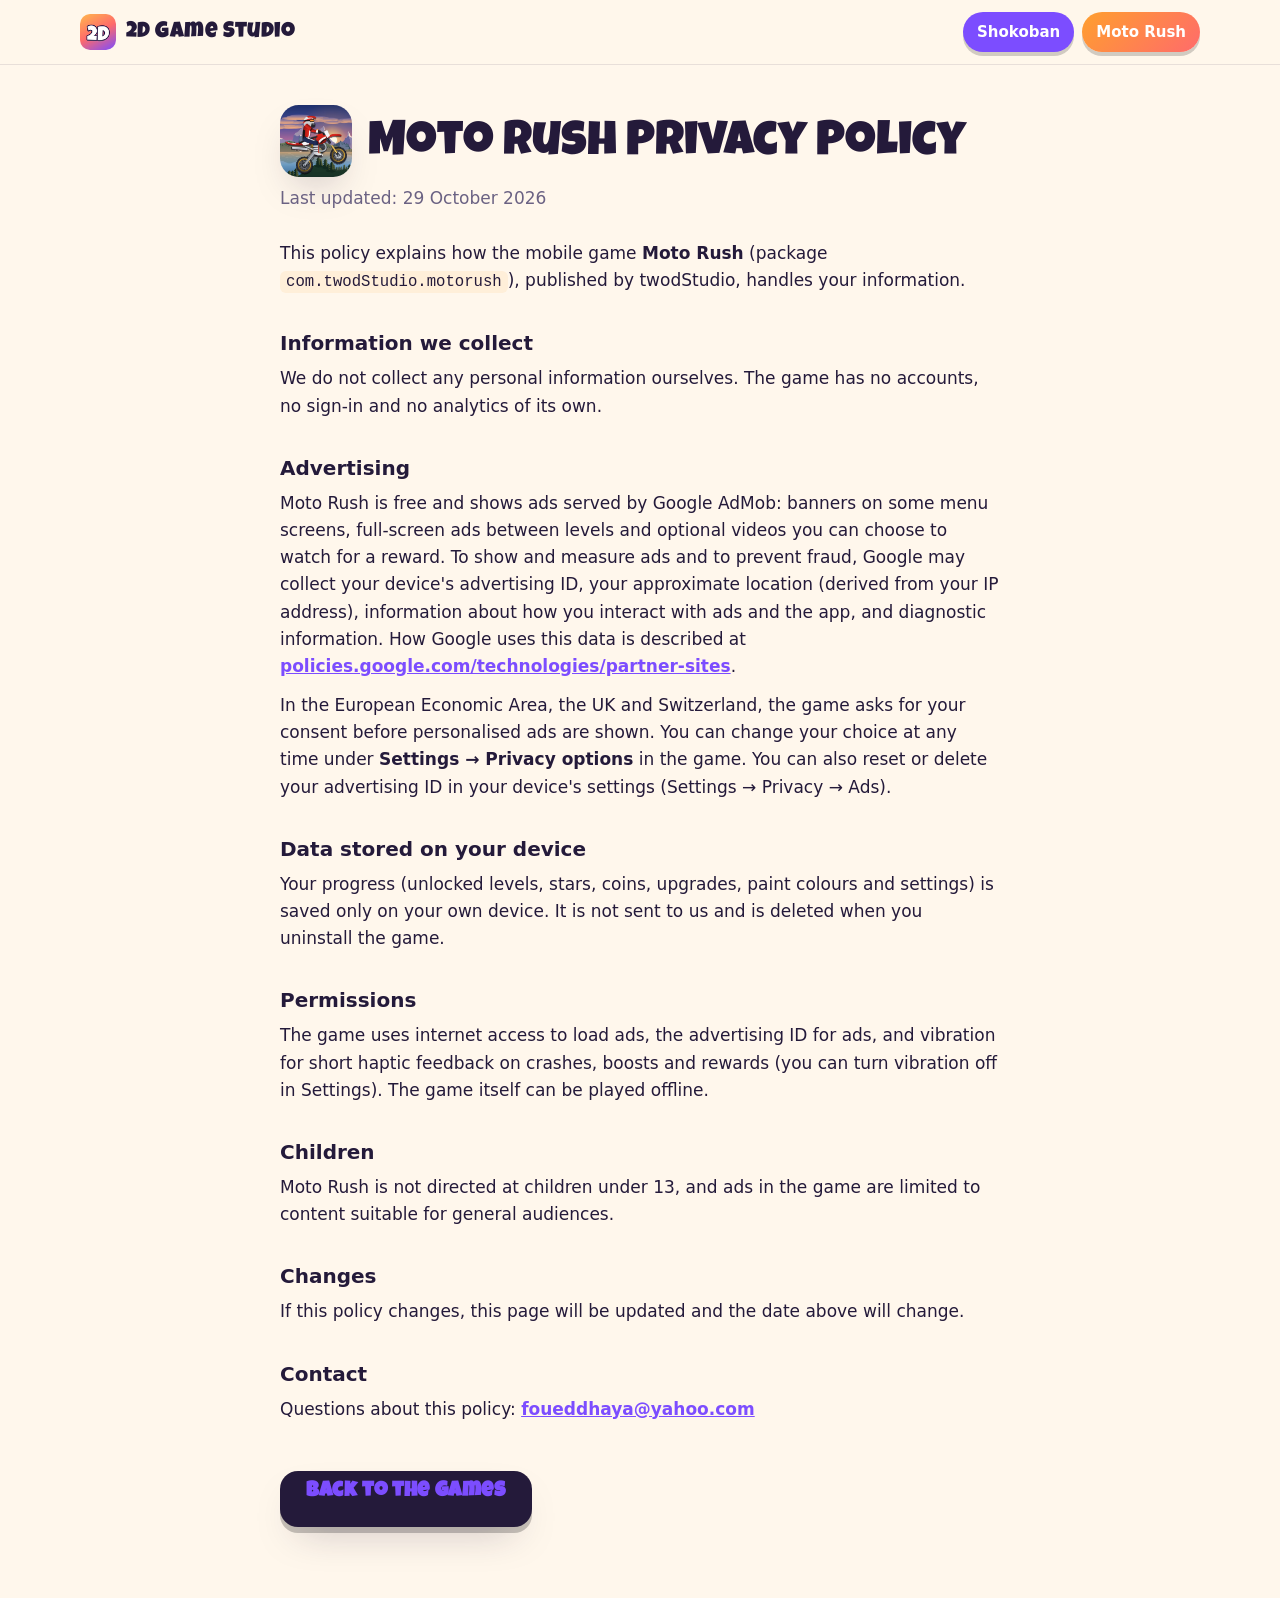
==== motorush/privacy.html @ 917de290 "Games website: Shokoban and Moto Rush Friendly landing page with a themed section per game (reel in " ====
<!doctype html>
<html lang="en">
<head>
  <meta charset="utf-8">
  <meta name="viewport" content="width=device-width, initial-scale=1">
  <title>Moto Rush Privacy Policy</title>
  <meta name="description" content="How the mobile game Moto Rush handles your information.">
  <link rel="icon" type="image/png" href="../assets/favicon.png">
  <link rel="stylesheet" href="../styles.css">
  <style>
    .doc { max-width: 760px; margin: 0 auto; padding: 40px 20px 72px; }
    .doc__head { display: flex; align-items: center; gap: 16px; margin-bottom: 8px; }
    .doc__head img { width: 72px; height: 72px; border-radius: 26%; box-shadow: var(--shadow); }
    .doc h1 { font-family: var(--display); font-weight: 400; font-size: clamp(34px, 6vw, 48px); line-height: 1; margin: 0; padding-top: 6px; }
    .doc .date { color: var(--muted); margin: 6px 0 28px; }
    .doc h2 { font-size: 20px; margin: 32px 0 6px; }
    .doc p { margin: 0 0 12px; }
    .doc a { color: var(--violet); font-weight: 700; }
    .doc code { font-size: .92em; background: var(--bg-2); padding: 2px 6px; border-radius: 6px; }
    .doc__back { display: inline-block; margin-top: 36px; }
  </style>
</head>
<body>
  <header class="nav">
    <div class="nav__inner">
      <a class="brand" href="../" aria-label="2D Game Studio home">
        <img src="../assets/favicon.png" alt="" width="36" height="36">
        <span>2D Game Studio</span>
      </a>
      <nav aria-label="Games">
        <a href="../#shokoban" class="pill pill--violet">Shokoban</a>
        <a href="../#motorush" class="pill pill--sun">Moto Rush</a>
      </nav>
    </div>
  </header>

  <main class="doc">
    <div class="doc__head">
      <img src="../assets/motorush/icon.webp" alt="" width="72" height="72">
      <h1>Moto Rush Privacy Policy</h1>
    </div>
    <p class="date">Last updated: 29 October 2026</p>

    <p>This policy explains how the mobile game <strong>Moto Rush</strong> (package
    <code>com.twodStudio.motorush</code>), published by twodStudio, handles your information.</p>

    <h2>Information we collect</h2>
    <p>We do not collect any personal information ourselves. The game has no accounts, no sign-in
    and no analytics of its own.</p>

    <h2>Advertising</h2>
    <p>Moto Rush is free and shows ads served by Google AdMob: banners on some menu screens,
    full-screen ads between levels and optional videos you can choose to watch for a reward.
    To show and measure ads and to prevent fraud, Google may collect your device's advertising ID,
    your approximate location (derived from your IP address), information about how you interact
    with ads and the app, and diagnostic information. How Google uses this data is described at
    <a href="https://policies.google.com/technologies/partner-sites">policies.google.com/technologies/partner-sites</a>.</p>
    <p>In the European Economic Area, the UK and Switzerland, the game asks for your consent before
    personalised ads are shown. You can change your choice at any time under
    <strong>Settings → Privacy options</strong> in the game. You can also reset or delete your
    advertising ID in your device's settings (Settings → Privacy → Ads).</p>

    <h2>Data stored on your device</h2>
    <p>Your progress (unlocked levels, stars, coins, upgrades, paint colours and settings) is saved
    only on your own device. It is not sent to us and is deleted when you uninstall the game.</p>

    <h2>Permissions</h2>
    <p>The game uses internet access to load ads, the advertising ID for ads, and vibration for
    short haptic feedback on crashes, boosts and rewards (you can turn vibration off in Settings).
    The game itself can be played offline.</p>

    <h2>Children</h2>
    <p>Moto Rush is not directed at children under 13, and ads in the game are limited to content
    suitable for general audiences.</p>

    <h2>Changes</h2>
    <p>If this policy changes, this page will be updated and the date above will change.</p>

    <h2>Contact</h2>
    <p>Questions about this policy: <a href="mailto:foueddhaya@yahoo.com">foueddhaya@yahoo.com</a></p>

    <a class="btn btn--ink doc__back" href="../">Back to the games</a>
  </main>
</body>
</html>
---- styles.css ----
/* 2D Game Studio: friendly landing page for Shokoban and Moto Rush.
   Display font: Luckiest Guy by Astigmatic (Apache License 2.0), self-hosted so the
   page makes no third-party requests. */

@font-face {
  font-family: "Luckiest Guy";
  src: url("assets/fonts/LuckiestGuy-Regular.ttf") format("truetype");
  font-display: swap;
}

:root {
  --bg: #FFF7EC;
  --bg-2: #FFEFD9;
  --card: #FFFFFF;
  --ink: #241A3A;
  --muted: #6B6283;
  --line: rgba(36, 26, 58, .1);
  --sun: #FFB84D;
  --coral: #FF6B6B;
  --violet: #7C4DFF;
  --violet-deep: #2A1A57;
  --sky: #3BA7FF;
  --mint: #2BD4A4;
  --shadow: 0 18px 40px -18px rgba(36, 26, 58, .35);
  --radius: 28px;
  --display: "Luckiest Guy", "Arial Rounded MT Bold", system-ui, sans-serif;
  --body: ui-rounded, "SF Pro Rounded", "Nunito", "Segoe UI", system-ui, -apple-system, sans-serif;
  color-scheme: light;
}

@media (prefers-color-scheme: dark) {
  :root {
    --bg: #16111F;
    --bg-2: #1E1730;
    --card: #231B38;
    --ink: #F6F1FF;
    --muted: #B3A9CC;
    --line: rgba(246, 241, 255, .12);
    --shadow: 0 18px 40px -18px rgba(0, 0, 0, .7);
    color-scheme: dark;
  }
}

*, *::before, *::after { box-sizing: border-box; }
html { scroll-behavior: smooth; scroll-padding-top: 76px; }
body {
  margin: 0;
  font: 17px/1.6 var(--body);
  color: var(--ink);
  background: var(--bg);
  -webkit-font-smoothing: antialiased;
  overflow-x: hidden;
}
img, video { display: block; max-width: 100%; }
a { color: inherit; }
b { font-weight: 800; }

.skip {
  position: absolute; left: 12px; top: -60px; z-index: 100;
  background: var(--ink); color: var(--bg); padding: 10px 16px; border-radius: 12px;
  text-decoration: none; font-weight: 700;
}
.skip:focus { top: 12px; }
:focus-visible { outline: 3px solid var(--violet); outline-offset: 3px; border-radius: 10px; }

.display {
  font-family: var(--display);
  font-weight: 400;
  letter-spacing: .01em;
  line-height: .95;
  margin: 0;
}

/* ---------------------------------------------------------------- nav -- */
.nav {
  position: sticky; top: 0; z-index: 50;
  background: color-mix(in srgb, var(--bg) 82%, transparent);
  backdrop-filter: saturate(1.4) blur(14px);
  -webkit-backdrop-filter: saturate(1.4) blur(14px);
  border-bottom: 1px solid var(--line);
}
.nav__inner {
  max-width: 1160px; margin: 0 auto; padding: 12px 20px;
  display: flex; align-items: center; justify-content: space-between; gap: 12px;
}
.brand {
  display: inline-flex; align-items: center; gap: 10px; text-decoration: none;
  font-family: var(--display); font-size: 22px; letter-spacing: .02em; padding-top: 3px;
}
.brand img { border-radius: 10px; margin-top: -3px; }
.nav nav { display: flex; gap: 8px; }
.pill {
  text-decoration: none; font-weight: 800; font-size: 15px;
  padding: 8px 14px; border-radius: 999px; color: #fff;
  transition: transform .15s ease, box-shadow .15s ease;
  box-shadow: 0 4px 0 rgba(0, 0, 0, .18);
}
.pill:hover { transform: translateY(-2px); }
.pill--violet { background: var(--violet); }
.pill--sun { background: linear-gradient(135deg, #FF9F2E, var(--coral)); }

/* ---------------------------------------------------------------- hero -- */
.hero {
  position: relative; isolation: isolate;
  padding: clamp(64px, 11vw, 132px) 20px clamp(110px, 13vw, 150px);
  text-align: center; overflow: hidden;
  background:
    radial-gradient(60% 55% at 15% 10%, rgba(255, 184, 77, .45), transparent 70%),
    radial-gradient(50% 50% at 90% 20%, rgba(124, 77, 255, .28), transparent 70%),
    radial-gradient(60% 60% at 60% 100%, rgba(59, 167, 255, .25), transparent 70%),
    var(--bg);
}
.hero__copy { position: relative; max-width: 980px; margin: 0 auto; }
.eyebrow {
  display: inline-block; margin: 0 0 18px; padding: 6px 14px; border-radius: 999px;
  background: var(--card); box-shadow: var(--shadow); font-weight: 800; font-size: 14px;
  color: var(--muted); letter-spacing: .02em;
}
.hero .display { font-size: clamp(54px, 9.6vw, 118px); display: flex; flex-direction: column; gap: .08em; }
.grad {
  background: linear-gradient(100deg, #FF9F2E 0%, var(--coral) 45%, var(--violet) 100%);
  -webkit-background-clip: text; background-clip: text; color: transparent;
  padding: .06em .04em 0; /* keep the font's overhangs inside the clip */
}
.lead { font-size: clamp(18px, 2.2vw, 21px); color: var(--muted); max-width: 560px; margin: 22px auto 30px; }
.hero__cta, .hello__cta { display: flex; gap: 14px; justify-content: center; flex-wrap: wrap; }

.btn {
  display: inline-flex; align-items: center; justify-content: center; gap: 8px;
  min-height: 56px; padding: 0 26px; border-radius: 18px;
  font-family: var(--display); font-size: 21px; letter-spacing: .03em; padding-top: 4px;
  text-decoration: none; color: #fff; border: 0; cursor: pointer;
  box-shadow: 0 6px 0 rgba(0, 0, 0, .22), var(--shadow);
  transition: transform .15s ease, box-shadow .15s ease;
}
.btn:hover { transform: translateY(-3px); }
.btn:active { transform: translateY(3px); box-shadow: 0 2px 0 rgba(0, 0, 0, .22); }
.btn--violet { background: linear-gradient(180deg, #9673FF, var(--violet)); }
.btn--sun { background: linear-gradient(180deg, #FFC15E, #FF8A3D); }
.btn--ink { background: var(--ink); color: var(--bg); }
.btn--ghost { background: transparent; color: var(--ink); box-shadow: inset 0 0 0 3px var(--ink); }
.btn--ghost:active { box-shadow: inset 0 0 0 3px var(--ink); }

.perks {
  list-style: none; padding: 0; margin: 28px 0 0;
  display: flex; gap: 10px 22px; justify-content: center; flex-wrap: wrap;
  font-weight: 800; color: var(--muted);
}
.perks span { margin-right: 4px; }

.hero__float {
  position: absolute; z-index: -1; width: clamp(84px, 11vw, 132px);
  border-radius: 28%; overflow: hidden; box-shadow: var(--shadow);
  animation: bob 6s ease-in-out infinite;
}
.hero__float img { width: 100%; height: auto; }
.hero__float--a { left: max(3vw, 12px); top: 22%; rotate: -10deg; }
.hero__float--b { right: max(3vw, 12px); top: 52%; rotate: 9deg; animation-delay: -3s; }
.hero__dot { position: absolute; z-index: -1; border-radius: 50%; animation: bob 7s ease-in-out infinite; }
.hero__dot--1 { width: 22px; height: 22px; background: var(--mint); left: 22%; top: 12%; }
.hero__dot--2 { width: 14px; height: 14px; background: var(--coral); right: 20%; top: 18%; animation-delay: -2s; }
.hero__dot--3 { width: 30px; height: 30px; background: var(--sun); left: 12%; bottom: 22%; animation-delay: -4s; border-radius: 9px; rotate: 18deg; }
@keyframes bob { 50% { translate: 0 -16px; } }
.hero__wave { position: absolute; left: 0; right: 0; bottom: -1px; width: 100%; height: 70px; fill: var(--violet-deep); }

/* --------------------------------------------------------------- games -- */
.game { position: relative; padding: clamp(56px, 8vw, 96px) 0 clamp(64px, 8vw, 104px); overflow: hidden; }
.game__inner {
  max-width: 1160px; margin: 0 auto; padding: 0 20px;
  display: grid; grid-template-columns: auto 1fr; gap: clamp(32px, 6vw, 84px); align-items: center;
}
.game__inner--flip { grid-template-columns: 1fr auto; }
.game__inner--flip .phone { order: 2; }

.game--shokoban {
  color: #F4EEFF;
  background:
    radial-gradient(45% 50% at 85% 15%, rgba(255, 184, 77, .22), transparent 70%),
    url("data:image/svg+xml,%3Csvg xmlns='http://www.w3.org/2000/svg' width='72' height='72'%3E%3Crect x='10' y='10' width='52' height='52' rx='14' fill='none' stroke='%23ffffff' stroke-opacity='.06' stroke-width='3'/%3E%3C/svg%3E"),
    linear-gradient(180deg, var(--violet-deep), #3A2479 60%, #2A1A57);
}
.game--motorush {
  color: #1D2240;
  background:
    url("data:image/svg+xml,%3Csvg xmlns='http://www.w3.org/2000/svg' viewBox='0 0 1440 220' preserveAspectRatio='none'%3E%3Cpath d='M0 220 L0 140 L160 60 L300 150 L470 40 L640 160 L820 70 L1000 170 L1180 50 L1320 130 L1440 90 L1440 220 Z' fill='%23ffffff' fill-opacity='.28'/%3E%3Cpath d='M0 220 L0 180 L220 110 L420 190 L640 120 L860 200 L1080 130 L1300 190 L1440 150 L1440 220 Z' fill='%23ffffff' fill-opacity='.35'/%3E%3C/svg%3E") bottom / 100% 220px no-repeat,
    linear-gradient(180deg, #5FC8FF 0%, #9EDCFF 45%, #FFD9A0 85%, #FFC27A 100%);
}
/* wavy hand-off into the next section */
.game::after {
  content: ""; position: absolute; left: 0; right: 0; bottom: -1px; height: 64px; pointer-events: none;
  -webkit-mask: url("data:image/svg+xml,%3Csvg xmlns='http://www.w3.org/2000/svg' viewBox='0 0 1440 64' preserveAspectRatio='none'%3E%3Cpath d='M0 34 C 240 70 480 0 720 28 C 960 56 1200 10 1440 34 L1440 64 L0 64 Z'/%3E%3C/svg%3E") bottom / 100% 100% no-repeat;
  mask: url("data:image/svg+xml,%3Csvg xmlns='http://www.w3.org/2000/svg' viewBox='0 0 1440 64' preserveAspectRatio='none'%3E%3Cpath d='M0 34 C 240 70 480 0 720 28 C 960 56 1200 10 1440 34 L1440 64 L0 64 Z'/%3E%3C/svg%3E") bottom / 100% 100% no-repeat;
}
.game--shokoban::after { background: #5FC8FF; }
.game--motorush::after { background: var(--bg); }

.game--motorush::before { /* the sun */
  content: ""; position: absolute; right: 8%; top: 9%; width: 150px; height: 150px; border-radius: 50%;
  background: radial-gradient(circle, #FFF6C9 0 45%, rgba(255, 230, 140, .6) 46%, transparent 70%);
  filter: blur(1px); pointer-events: none;
}

.game__head { display: flex; align-items: center; gap: 18px; margin-bottom: 18px; }
.game__icon { width: 96px; height: 96px; border-radius: 26%; flex: none; box-shadow: 0 12px 28px -10px rgba(0, 0, 0, .55); }
.game__logo { margin: 0; flex: 1; min-width: 0; }
.game__logo img { width: 100%; max-width: 440px; height: auto; filter: drop-shadow(0 6px 10px rgba(0, 0, 0, .25)); }

.chips { list-style: none; display: flex; flex-wrap: wrap; gap: 8px; padding: 0; margin: 0 0 18px; }
.chips li { padding: 5px 13px; border-radius: 999px; font-weight: 800; font-size: 14px; }
.game--shokoban .chips li { background: rgba(255, 255, 255, .1); box-shadow: inset 0 0 0 2px rgba(255, 255, 255, .16); }
.game--motorush .chips li { background: rgba(255, 255, 255, .55); box-shadow: inset 0 0 0 2px rgba(255, 255, 255, .8); }

.game__pitch { font-size: 18.5px; margin: 0 0 22px; max-width: 560px; }
.game--shokoban .game__pitch { color: #DCD2F7; }
.game--motorush .game__pitch { color: #2E3560; }

.features { list-style: none; padding: 0; margin: 0 0 28px; display: grid; gap: 12px; }
.features li { display: flex; align-items: center; gap: 14px; font-size: 17px; }
.features__ico {
  flex: none; width: 44px; height: 44px; border-radius: 14px;
  display: grid; place-items: center; font-size: 22px;
}
.game--shokoban .features__ico { background: rgba(255, 184, 77, .16); box-shadow: inset 0 0 0 2px rgba(255, 184, 77, .3); }
.game--motorush .features__ico { background: rgba(255, 255, 255, .7); box-shadow: 0 4px 10px -4px rgba(29, 34, 64, .3); }

.badge { display: inline-block; border-radius: 12px; transition: transform .15s ease; }
.badge:hover { transform: translateY(-3px) scale(1.02); }
.badge img { width: 220px; height: auto; filter: drop-shadow(0 10px 18px rgba(0, 0, 0, .3)); }

/* --------------------------------------------------------------- phone -- */
.phone {
  position: relative; width: clamp(230px, 26vw, 300px); aspect-ratio: 9 / 19.2;
  padding: 12px; border-radius: 46px;
  background: linear-gradient(145deg, #3B3550, #15121F);
  box-shadow: 0 0 0 2px rgba(255, 255, 255, .08) inset, 0 40px 70px -28px rgba(0, 0, 0, .7);
  rotate: -3deg;
}
.game__inner--flip .phone { rotate: 3deg; }
.phone__screen { position: relative; height: 100%; border-radius: 35px; overflow: hidden; background: #000; }
.phone__screen::before { /* camera pill */
  content: ""; position: absolute; z-index: 2; top: 10px; left: 50%; translate: -50% 0;
  width: 32%; height: 22px; border-radius: 999px; background: #0B0A10;
}
.phone video { width: 100%; height: 100%; object-fit: cover; }
.sound {
  position: absolute; left: 50%; bottom: -22px; translate: -50% 0;
  display: inline-flex; align-items: center; gap: 8px; white-space: nowrap;
  padding: 10px 16px; border: 0; border-radius: 999px; cursor: pointer;
  background: var(--card); color: var(--ink); font: 800 15px var(--body);
  box-shadow: 0 5px 0 rgba(0, 0, 0, .2), var(--shadow);
  transition: transform .15s ease;
}
.sound:hover { transform: translateY(-2px); }
.sound[aria-pressed="true"] { background: var(--mint); color: #0E2B23; }

/* ------------------------------------------------------------- gallery -- */
.gallery { margin-top: clamp(48px, 6vw, 72px); }
.gallery__track {
  list-style: none; margin: 0; padding: 6px max(20px, calc((100vw - 1120px) / 2)) 22px;
  display: flex; gap: 18px; overflow-x: auto; scroll-snap-type: x mandatory;
  scroll-padding: 0 max(20px, calc((100vw - 1120px) / 2));
  scrollbar-width: thin;
}
.gallery__track li { flex: none; scroll-snap-align: start; }
.shot {
  display: block; padding: 0; border: 0; cursor: zoom-in; background: none;
  width: clamp(270px, 34vw, 430px); border-radius: 20px; overflow: hidden;
  box-shadow: 0 16px 32px -14px rgba(0, 0, 0, .55);
  transition: transform .2s ease;
}
.shot:hover { transform: translateY(-4px) rotate(-.6deg); }
.shot img { width: 100%; height: auto; aspect-ratio: 16 / 9; object-fit: cover; }
.game--shokoban .gallery__track { scrollbar-color: rgba(255, 255, 255, .3) transparent; }
.game--motorush .gallery__track { scrollbar-color: rgba(29, 34, 64, .35) transparent; }

/* --------------------------------------------------------------- hello -- */
.hello { padding: clamp(64px, 9vw, 110px) 20px; background: var(--bg); }
.hello__card {
  max-width: 760px; margin: 0 auto; text-align: center;
  padding: clamp(32px, 5vw, 56px) clamp(22px, 5vw, 56px);
  background: var(--card); border-radius: var(--radius); box-shadow: var(--shadow);
  border: 1px solid var(--line);
}
.hello__mark { width: 88px; height: 88px; margin: -84px auto 18px; border-radius: 26%; box-shadow: var(--shadow); rotate: -6deg; }
.display--sm { font-size: clamp(40px, 6vw, 60px); }
.hello p { color: var(--muted); font-size: 18px; max-width: 520px; margin: 14px auto 26px; }

/* ---------------------------------------------------------------- foot -- */
.foot { background: var(--bg-2); border-top: 1px solid var(--line); }
.foot__inner { max-width: 1160px; margin: 0 auto; padding: 34px 20px 44px; display: grid; gap: 16px; justify-items: center; text-align: center; }
.brand--foot { font-size: 19px; }
.foot__links { display: flex; flex-wrap: wrap; gap: 8px 22px; justify-content: center; font-weight: 700; }
.foot__links a { text-decoration: none; color: var(--muted); }
.foot__links a:hover { color: var(--ink); text-decoration: underline; }
.foot__small { margin: 0; font-size: 13.5px; color: var(--muted); }

/* ------------------------------------------------------------ lightbox -- */
.lightbox {
  border: 0; padding: 0; background: transparent; max-width: min(1200px, 94vw); width: 100%;
  overflow: visible;
}
.lightbox::backdrop { background: rgba(14, 10, 24, .82); backdrop-filter: blur(6px); }
.lightbox img { width: 100%; border-radius: 18px; box-shadow: 0 30px 80px -20px rgba(0, 0, 0, .8); }
.lightbox__close {
  position: absolute; top: -18px; right: -10px; z-index: 1; width: 44px; height: 44px;
  border-radius: 50%; border: 0; cursor: pointer; font-size: 18px; font-weight: 800;
  background: #fff; color: #241A3A; box-shadow: 0 6px 16px rgba(0, 0, 0, .4);
}

/* -------------------------------------------------------------- reveal -- */
[data-reveal] { opacity: 0; translate: 0 26px; transition: opacity .6s ease, translate .6s cubic-bezier(.2, .8, .2, 1); }
[data-reveal].is-in { opacity: 1; translate: 0 0; }
.no-js [data-reveal] { opacity: 1; translate: none; }

/* ------------------------------------------------------------- layouts -- */
@media (max-width: 860px) {
  .game__inner, .game__inner--flip { grid-template-columns: 1fr; justify-items: center; text-align: left; }
  .game__inner--flip .phone { order: 0; }
  .game__copy { width: 100%; max-width: 560px; }
  .phone { margin-bottom: 18px; }
  .game--motorush::before { width: 100px; height: 100px; top: 3%; }
}
@media (max-width: 520px) {
  body { font-size: 16px; }
  .brand span { display: none; }
  .nav nav .pill { font-size: 14px; padding: 7px 12px; }
  /* no room beside the headline: the two icons sit above it as a pair */
  .hero { padding-top: 40px; }
  .hero__float { position: relative; inset: auto; display: inline-block; width: 78px; margin: 0 8px 20px; }
  .hero__dot--1 { top: 6%; left: 10%; }
  .hero__dot--2 { top: 9%; right: 10%; }
  .game__head { gap: 14px; }
  .game__icon { width: 72px; height: 72px; }
  .btn { font-size: 19px; min-height: 52px; padding: 0 20px; padding-top: 4px; }
  .lightbox__close { top: -54px; right: 0; }
}

@media (prefers-reduced-motion: reduce) {
  html { scroll-behavior: auto; }
  *, *::before, *::after { animation: none !important; transition: none !important; }
  [data-reveal] { opacity: 1; translate: none; }
}
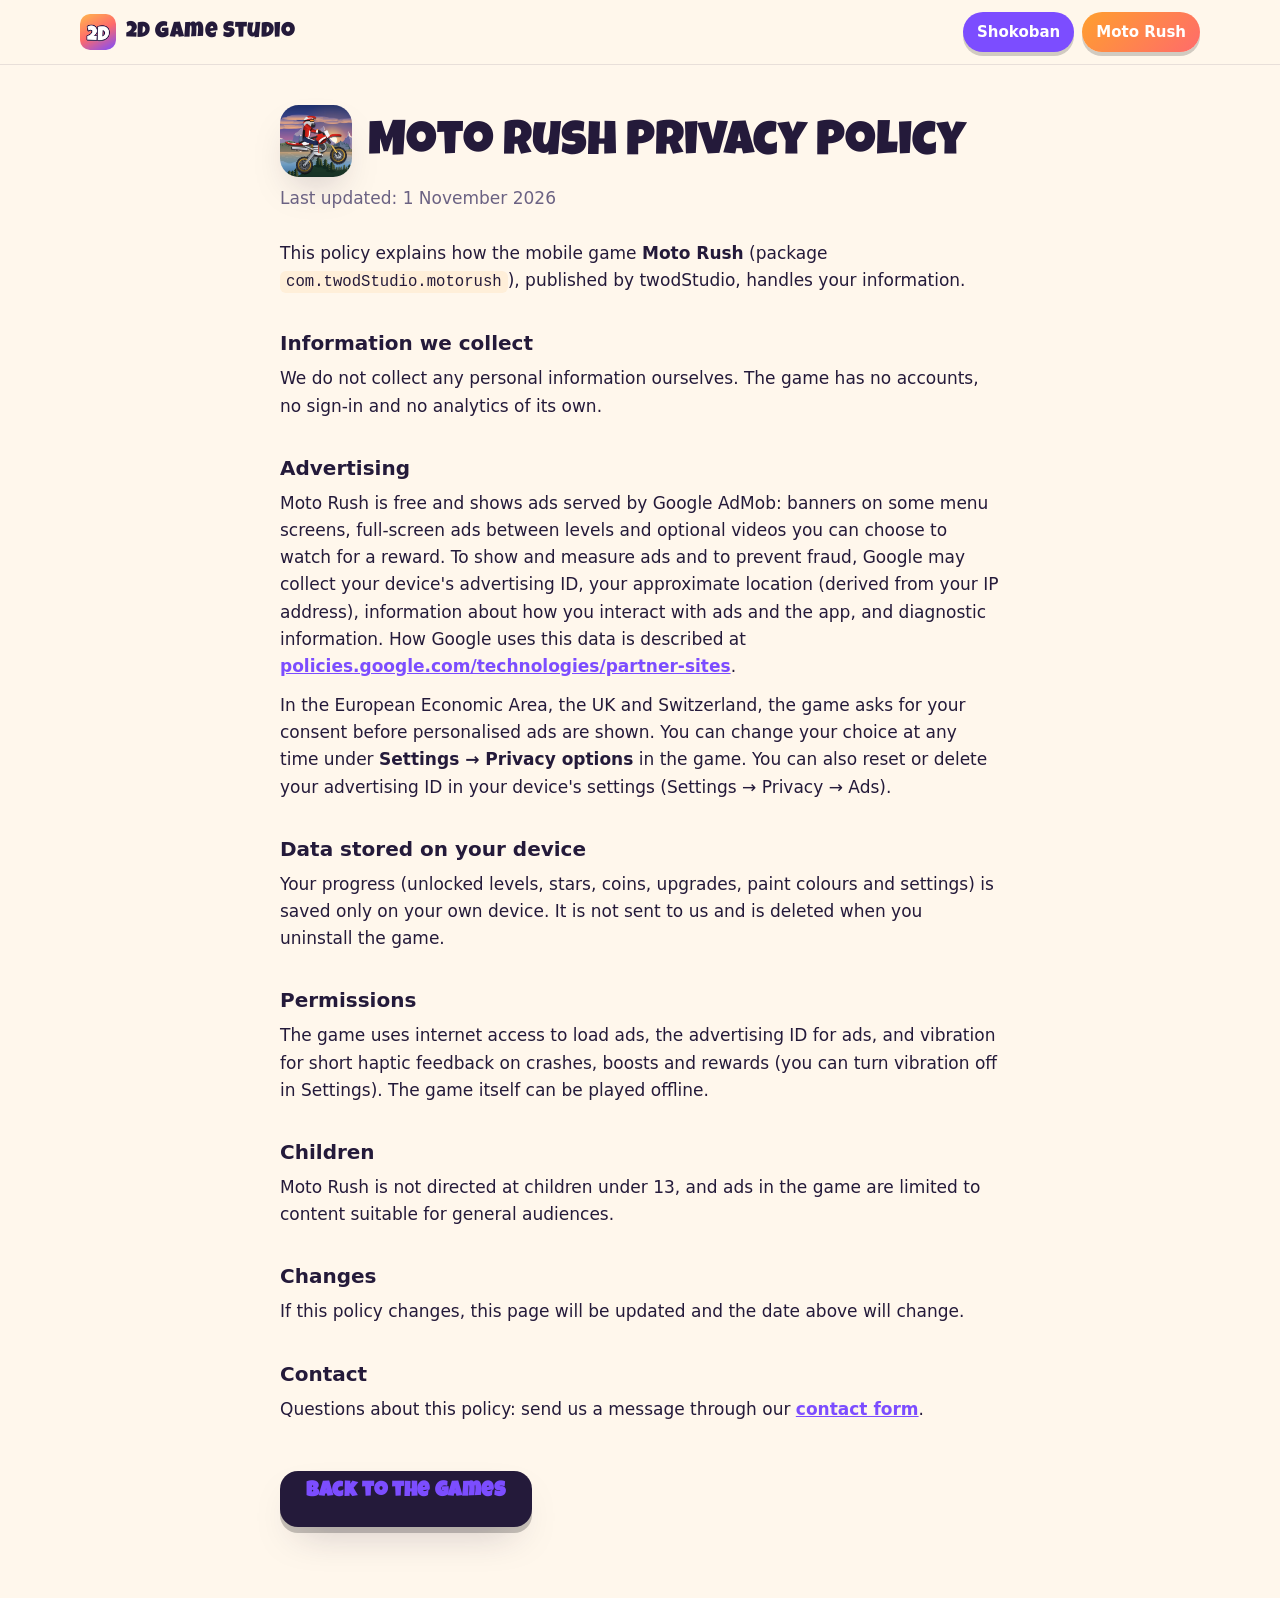
==== commit 188e5d25: "Moto Rush privacy policy: contact through the form The policy's contact line points to the contact f" ====
--- a/motorush/privacy.html
+++ b/motorush/privacy.html
@@ -39,7 +39,7 @@
       <img src="../assets/motorush/icon.webp" alt="" width="72" height="72">
       <h1>Moto Rush Privacy Policy</h1>
     </div>
-    <p class="date">Last updated: 29 October 2026</p>
+    <p class="date">Last updated: 1 November 2026</p>
 
     <p>This policy explains how the mobile game <strong>Moto Rush</strong> (package
     <code>com.twodStudio.motorush</code>), published by twodStudio, handles your information.</p>
@@ -77,7 +77,8 @@
     <p>If this policy changes, this page will be updated and the date above will change.</p>
 
     <h2>Contact</h2>
-    <p>Questions about this policy: <a href="mailto:foueddhaya@yahoo.com">foueddhaya@yahoo.com</a></p>
+    <p>Questions about this policy: send us a message through our
+    <a href="https://docs.google.com/forms/d/e/1FAIpQLSdBKHIhfraKh7cckiqnkRjD1-rRTgdZFgCeiCtnv3lo74HKqQ/viewform?usp=sf_link" target="_blank" rel="noopener">contact form</a>.</p>
 
     <a class="btn btn--ink doc__back" href="../">Back to the games</a>
   </main>
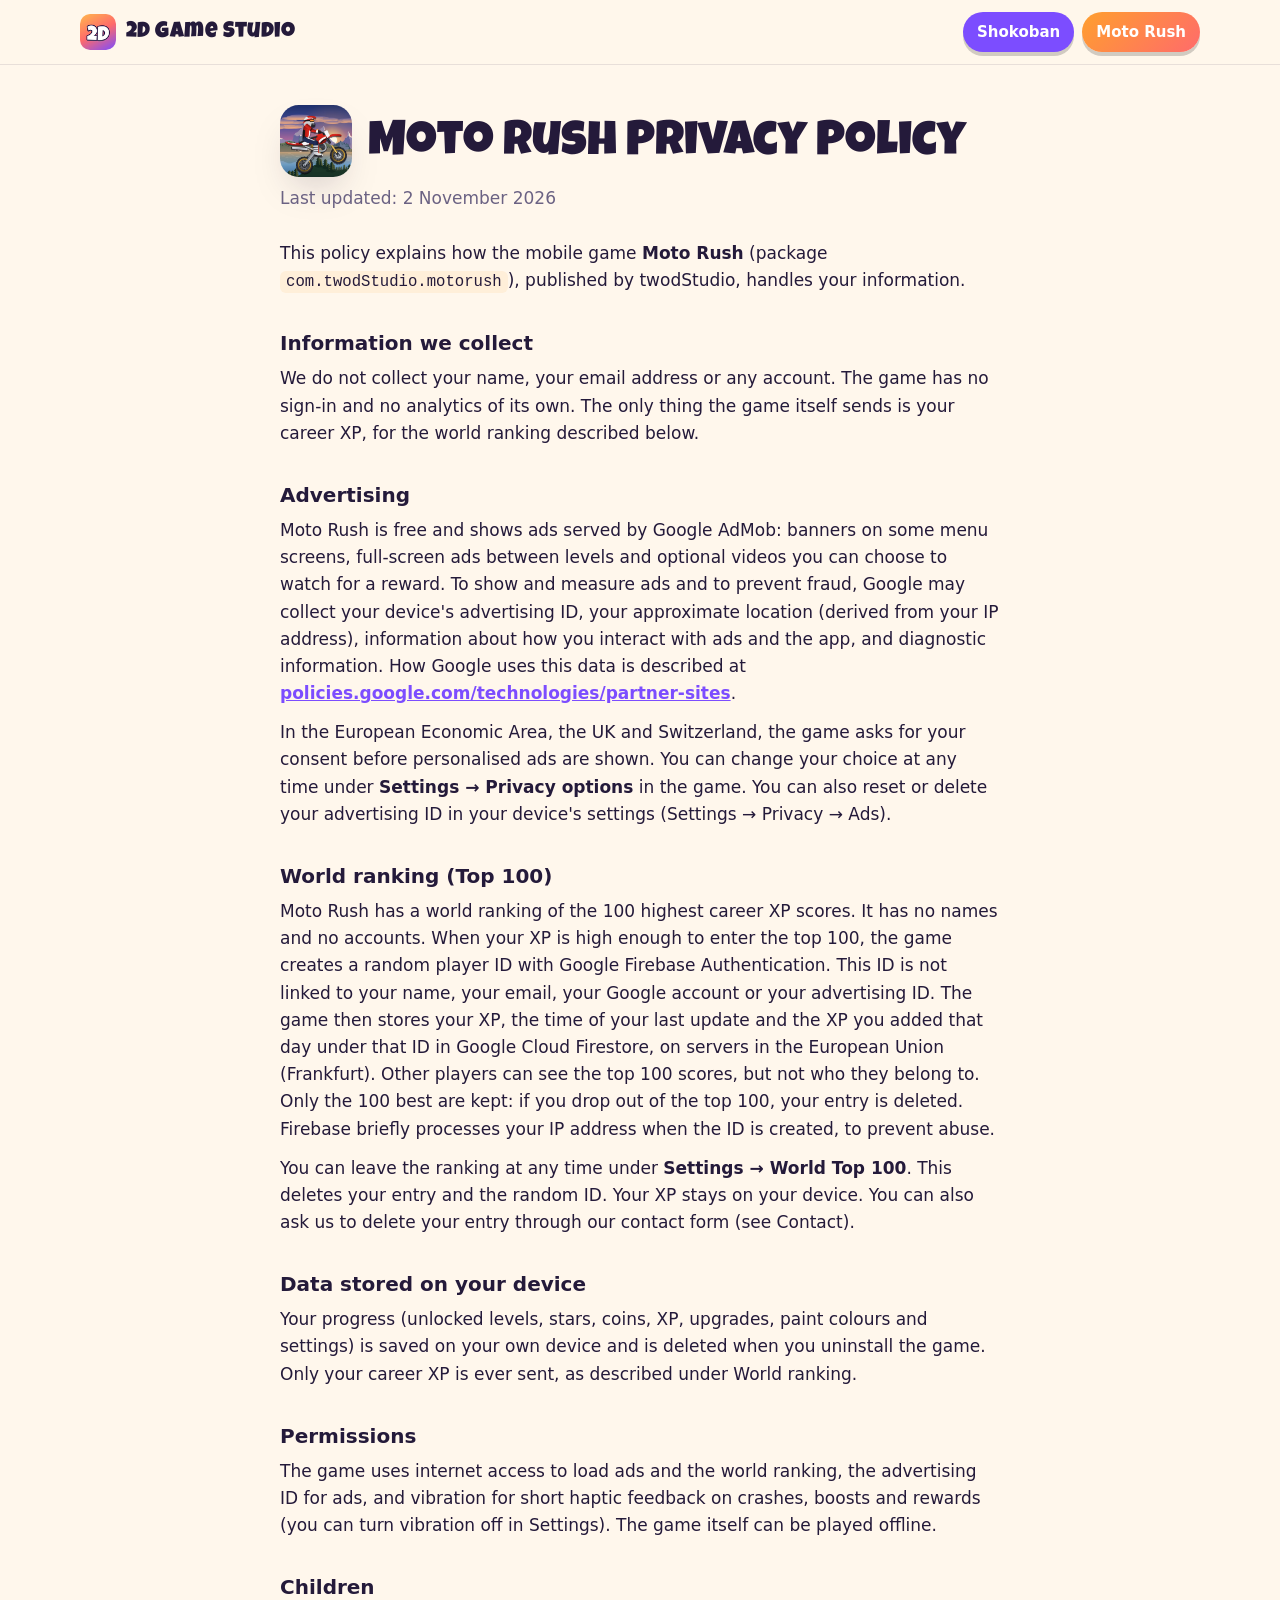
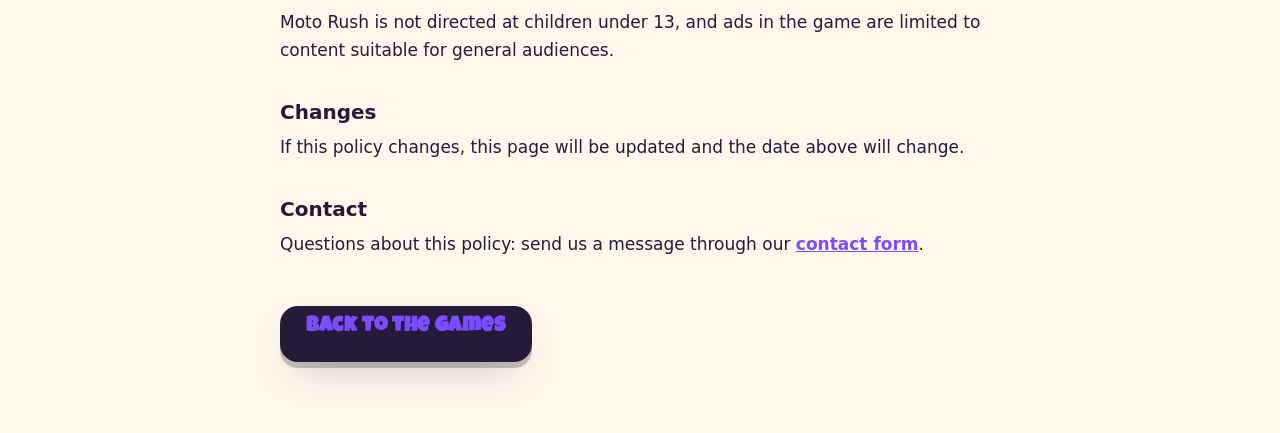
==== commit a21eb81f: "Moto Rush privacy policy: world ranking (Top 100) Describe the anonymous Firebase player ID and the " ====
--- a/motorush/privacy.html
+++ b/motorush/privacy.html
@@ -39,14 +39,15 @@
       <img src="../assets/motorush/icon.webp" alt="" width="72" height="72">
       <h1>Moto Rush Privacy Policy</h1>
     </div>
-    <p class="date">Last updated: 1 November 2026</p>
+    <p class="date">Last updated: 2 November 2026</p>
 
     <p>This policy explains how the mobile game <strong>Moto Rush</strong> (package
     <code>com.twodStudio.motorush</code>), published by twodStudio, handles your information.</p>
 
     <h2>Information we collect</h2>
-    <p>We do not collect any personal information ourselves. The game has no accounts, no sign-in
-    and no analytics of its own.</p>
+    <p>We do not collect your name, your email address or any account. The game has no sign-in
+    and no analytics of its own. The only thing the game itself sends is your career XP, for the
+    world ranking described below.</p>
 
     <h2>Advertising</h2>
     <p>Moto Rush is free and shows ads served by Google AdMob: banners on some menu screens,
@@ -60,12 +61,26 @@
     <strong>Settings → Privacy options</strong> in the game. You can also reset or delete your
     advertising ID in your device's settings (Settings → Privacy → Ads).</p>
 
+    <h2>World ranking (Top 100)</h2>
+    <p>Moto Rush has a world ranking of the 100 highest career XP scores. It has no names and no
+    accounts. When your XP is high enough to enter the top 100, the game creates a random player
+    ID with Google Firebase Authentication. This ID is not linked to your name, your email, your
+    Google account or your advertising ID. The game then stores your XP, the time of your last
+    update and the XP you added that day under that ID in Google Cloud Firestore, on servers in the
+    European Union (Frankfurt). Other players can see the top 100 scores, but not who they belong to.
+    Only the 100 best are kept: if you drop out of the top 100, your entry is deleted. Firebase briefly
+    processes your IP address when the ID is created, to prevent abuse.</p>
+    <p>You can leave the ranking at any time under <strong>Settings → World Top 100</strong>. This
+    deletes your entry and the random ID. Your XP stays on your device. You can also ask us to delete
+    your entry through our contact form (see Contact).</p>
+
     <h2>Data stored on your device</h2>
-    <p>Your progress (unlocked levels, stars, coins, upgrades, paint colours and settings) is saved
-    only on your own device. It is not sent to us and is deleted when you uninstall the game.</p>
+    <p>Your progress (unlocked levels, stars, coins, XP, upgrades, paint colours and settings) is
+    saved on your own device and is deleted when you uninstall the game. Only your career XP is ever
+    sent, as described under World ranking.</p>
 
     <h2>Permissions</h2>
-    <p>The game uses internet access to load ads, the advertising ID for ads, and vibration for
+    <p>The game uses internet access to load ads and the world ranking, the advertising ID for ads, and vibration for
     short haptic feedback on crashes, boosts and rewards (you can turn vibration off in Settings).
     The game itself can be played offline.</p>
 
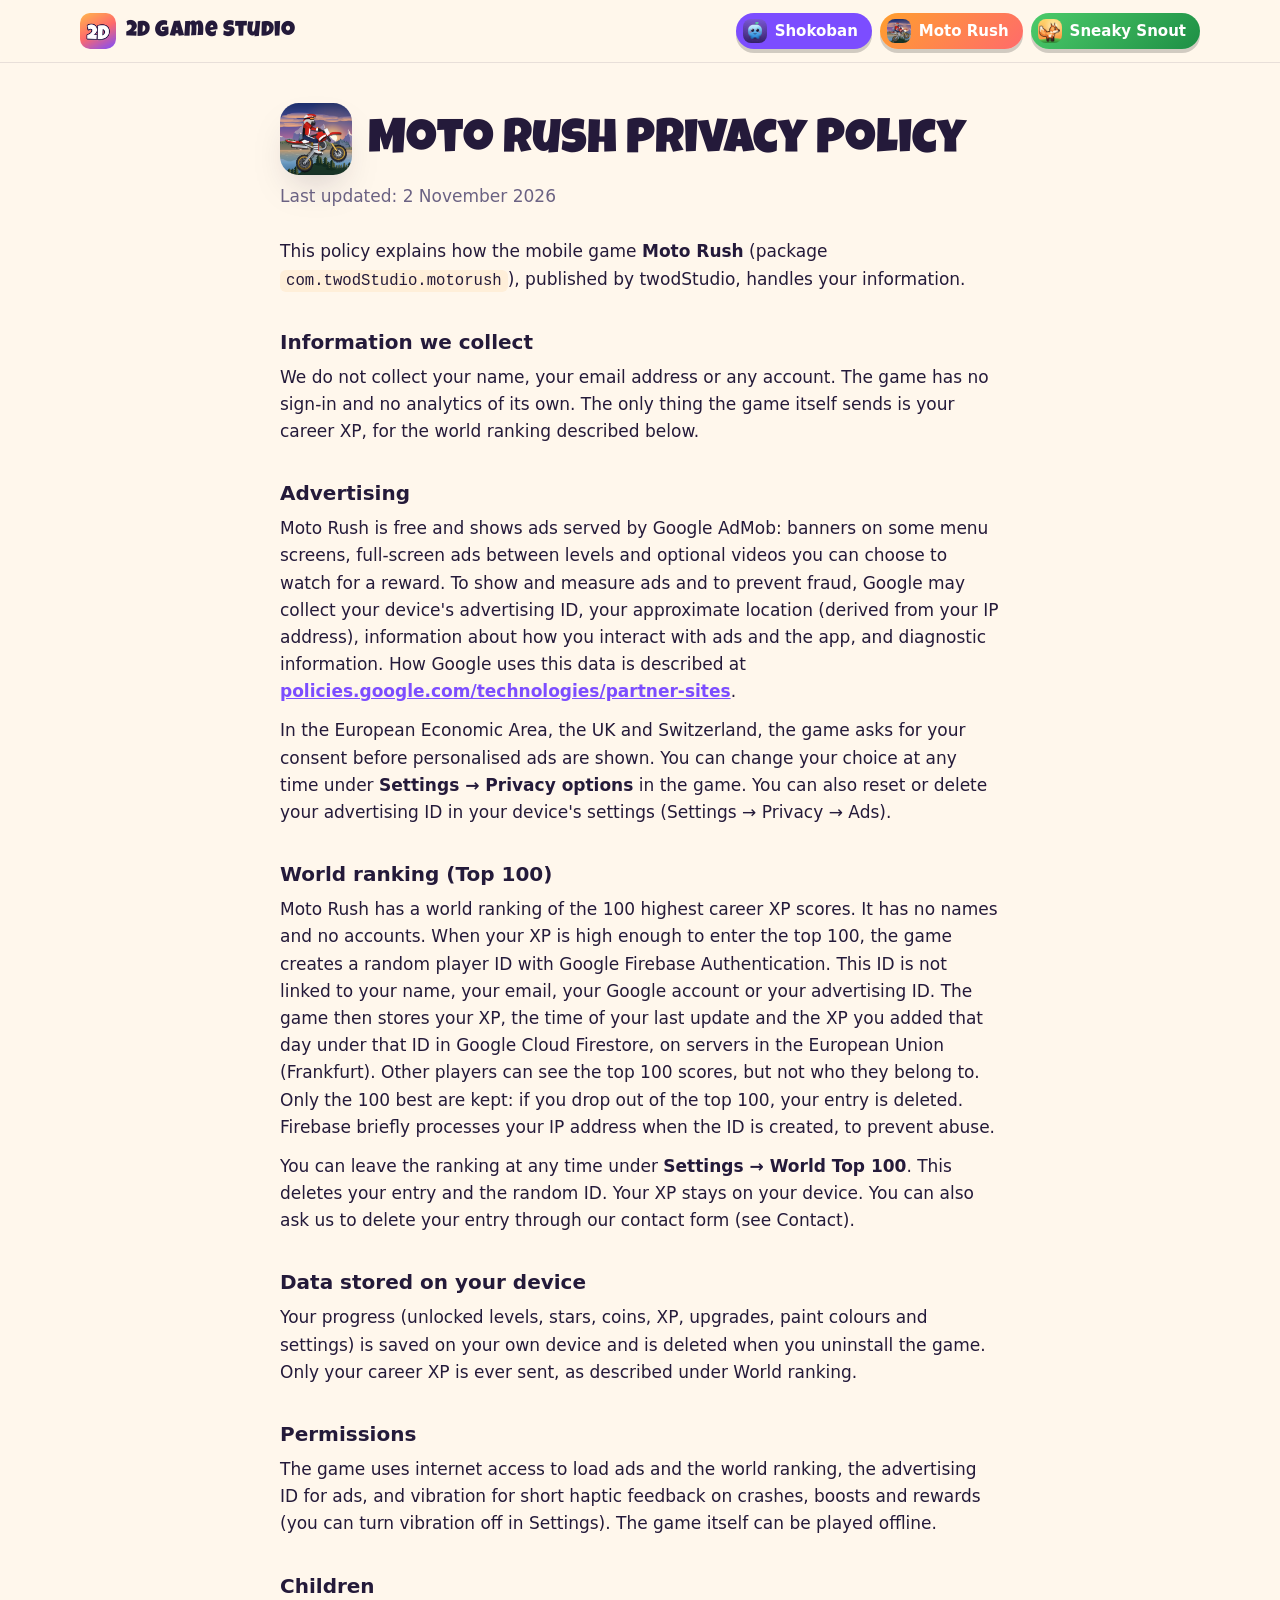
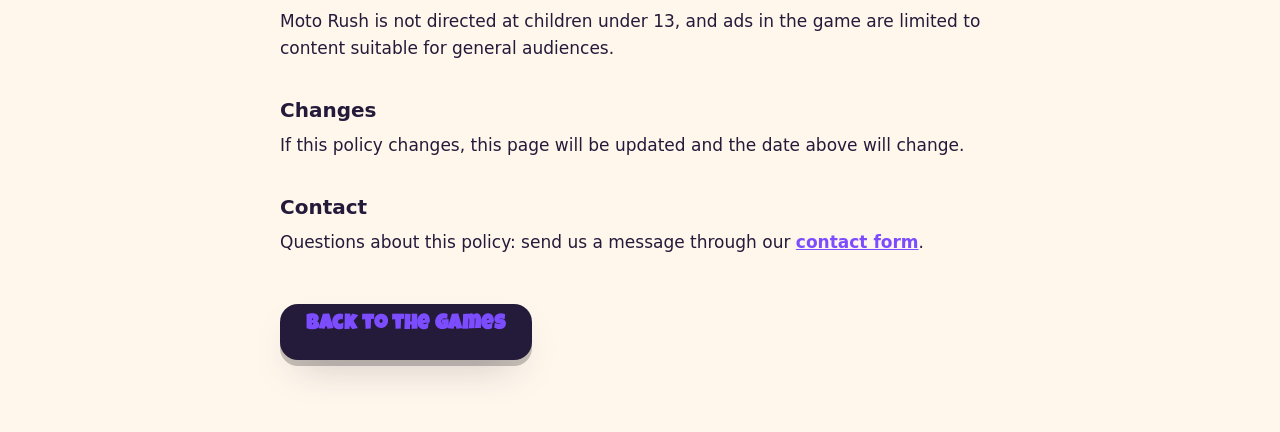
==== commit f85599a6: "Add Sneaky Snout, the fox platformer Third game section in the site's style: reel in the phone frame" ====
--- a/motorush/privacy.html
+++ b/motorush/privacy.html
@@ -28,8 +28,9 @@
         <span>2D Game Studio</span>
       </a>
       <nav aria-label="Games">
-        <a href="../#shokoban" class="pill pill--violet">Shokoban</a>
-        <a href="../#motorush" class="pill pill--sun">Moto Rush</a>
+        <a href="../#shokoban" class="pill pill--violet" aria-label="Shokoban"><img src="../assets/shokoban/icon.webp" alt="" width="24" height="24"><span>Shokoban</span></a>
+        <a href="../#motorush" class="pill pill--sun" aria-label="Moto Rush"><img src="../assets/motorush/icon.webp" alt="" width="24" height="24"><span>Moto Rush</span></a>
+        <a href="../#sneakysnout" class="pill pill--leaf" aria-label="Sneaky Snout"><img src="../assets/sneakysnout/icon.webp" alt="" width="24" height="24"><span>Sneaky Snout</span></a>
       </nav>
     </div>
   </header>
--- a/styles.css
+++ b/styles.css
@@ -1,4 +1,4 @@
-/* 2D Game Studio: friendly landing page for Shokoban and Moto Rush.
+/* 2D Game Studio: friendly landing page for Shokoban, Moto Rush and Sneaky Snout.
    Display font: Luckiest Guy by Astigmatic (Apache License 2.0), self-hosted so the
    page makes no third-party requests. */
 
@@ -21,6 +21,8 @@
   --violet-deep: #2A1A57;
   --sky: #3BA7FF;
   --mint: #2BD4A4;
+  --leaf: #2FA84F;
+  --leaf-deep: #1F7A3F;
   --shadow: 0 18px 40px -18px rgba(36, 26, 58, .35);
   --radius: 28px;
   --display: "Luckiest Guy", "Arial Rounded MT Bold", system-ui, sans-serif;
@@ -90,14 +92,17 @@
 .brand img { border-radius: 10px; margin-top: -3px; }
 .nav nav { display: flex; gap: 8px; }
 .pill {
+  display: inline-flex; align-items: center; gap: 8px;
   text-decoration: none; font-weight: 800; font-size: 15px;
-  padding: 8px 14px; border-radius: 999px; color: #fff;
+  padding: 6px 14px 6px 7px; border-radius: 999px; color: #fff;
   transition: transform .15s ease, box-shadow .15s ease;
   box-shadow: 0 4px 0 rgba(0, 0, 0, .18);
 }
+.pill img { width: 24px; height: 24px; border-radius: 8px; }
 .pill:hover { transform: translateY(-2px); }
 .pill--violet { background: var(--violet); }
 .pill--sun { background: linear-gradient(135deg, #FF9F2E, var(--coral)); }
+.pill--leaf { background: linear-gradient(135deg, #4CCB6A, #1E8F45); }
 
 /* ---------------------------------------------------------------- hero -- */
 .hero {
@@ -108,6 +113,7 @@
     radial-gradient(60% 55% at 15% 10%, rgba(255, 184, 77, .45), transparent 70%),
     radial-gradient(50% 50% at 90% 20%, rgba(124, 77, 255, .28), transparent 70%),
     radial-gradient(60% 60% at 60% 100%, rgba(59, 167, 255, .25), transparent 70%),
+    radial-gradient(45% 45% at 8% 92%, rgba(47, 168, 79, .22), transparent 70%),
     var(--bg);
 }
 .hero__copy { position: relative; max-width: 980px; margin: 0 auto; }
@@ -137,6 +143,7 @@
 .btn:active { transform: translateY(3px); box-shadow: 0 2px 0 rgba(0, 0, 0, .22); }
 .btn--violet { background: linear-gradient(180deg, #9673FF, var(--violet)); }
 .btn--sun { background: linear-gradient(180deg, #FFC15E, #FF8A3D); }
+.btn--leaf { background: linear-gradient(180deg, #58D977, #23A24F); }
 .btn--ink { background: var(--ink); color: var(--bg); }
 .btn--ghost { background: transparent; color: var(--ink); box-shadow: inset 0 0 0 3px var(--ink); }
 .btn--ghost:active { box-shadow: inset 0 0 0 3px var(--ink); }
@@ -156,10 +163,11 @@
 .hero__float img { width: 100%; height: auto; }
 .hero__float--a { left: max(3vw, 12px); top: 22%; rotate: -10deg; }
 .hero__float--b { right: max(3vw, 12px); top: 52%; rotate: 9deg; animation-delay: -3s; }
+.hero__float--c { left: max(9vw, 40px); top: 64%; rotate: 7deg; animation-delay: -1.5s; }
 .hero__dot { position: absolute; z-index: -1; border-radius: 50%; animation: bob 7s ease-in-out infinite; }
 .hero__dot--1 { width: 22px; height: 22px; background: var(--mint); left: 22%; top: 12%; }
 .hero__dot--2 { width: 14px; height: 14px; background: var(--coral); right: 20%; top: 18%; animation-delay: -2s; }
-.hero__dot--3 { width: 30px; height: 30px; background: var(--sun); left: 12%; bottom: 22%; animation-delay: -4s; border-radius: 9px; rotate: 18deg; }
+.hero__dot--3 { width: 30px; height: 30px; background: var(--sun); right: 12%; bottom: 16%; animation-delay: -4s; border-radius: 9px; rotate: 18deg; }
 @keyframes bob { 50% { translate: 0 -16px; } }
 .hero__wave { position: absolute; left: 0; right: 0; bottom: -1px; width: 100%; height: 70px; fill: var(--violet-deep); }
 
@@ -191,8 +199,16 @@
   -webkit-mask: url("data:image/svg+xml,%3Csvg xmlns='http://www.w3.org/2000/svg' viewBox='0 0 1440 64' preserveAspectRatio='none'%3E%3Cpath d='M0 34 C 240 70 480 0 720 28 C 960 56 1200 10 1440 34 L1440 64 L0 64 Z'/%3E%3C/svg%3E") bottom / 100% 100% no-repeat;
   mask: url("data:image/svg+xml,%3Csvg xmlns='http://www.w3.org/2000/svg' viewBox='0 0 1440 64' preserveAspectRatio='none'%3E%3Cpath d='M0 34 C 240 70 480 0 720 28 C 960 56 1200 10 1440 34 L1440 64 L0 64 Z'/%3E%3C/svg%3E") bottom / 100% 100% no-repeat;
 }
+.game--sneakysnout {
+  color: #F1FBEF;
+  background:
+    url("data:image/svg+xml,%3Csvg xmlns='http://www.w3.org/2000/svg' viewBox='0 0 1440 200' preserveAspectRatio='none'%3E%3Cpath d='M0 200 L0 120 C 180 60 300 150 480 110 C 660 70 780 160 960 120 C 1140 80 1280 150 1440 100 L1440 200 Z' fill='%23ffffff' fill-opacity='.10'/%3E%3Cpath d='M0 200 L0 160 C 200 120 360 190 560 150 C 760 110 900 190 1100 160 C 1260 136 1360 170 1440 150 L1440 200 Z' fill='%23ffffff' fill-opacity='.14'/%3E%3C/svg%3E") bottom / 100% 200px no-repeat,
+    radial-gradient(40% 45% at 88% 10%, rgba(255, 210, 63, .3), transparent 70%),
+    linear-gradient(180deg, var(--leaf-deep) 0%, #2C9A4E 55%, #3AAE5A 100%);
+}
 .game--shokoban::after { background: #5FC8FF; }
-.game--motorush::after { background: var(--bg); }
+.game--motorush::after { background: var(--leaf-deep); }
+.game--sneakysnout::after { background: var(--bg); }
 
 .game--motorush::before { /* the sun */
   content: ""; position: absolute; right: 8%; top: 9%; width: 150px; height: 150px; border-radius: 50%;
@@ -209,10 +225,12 @@
 .chips li { padding: 5px 13px; border-radius: 999px; font-weight: 800; font-size: 14px; }
 .game--shokoban .chips li { background: rgba(255, 255, 255, .1); box-shadow: inset 0 0 0 2px rgba(255, 255, 255, .16); }
 .game--motorush .chips li { background: rgba(255, 255, 255, .55); box-shadow: inset 0 0 0 2px rgba(255, 255, 255, .8); }
+.game--sneakysnout .chips li { background: rgba(255, 255, 255, .14); box-shadow: inset 0 0 0 2px rgba(255, 255, 255, .22); }
 
 .game__pitch { font-size: 18.5px; margin: 0 0 22px; max-width: 560px; }
 .game--shokoban .game__pitch { color: #DCD2F7; }
 .game--motorush .game__pitch { color: #2E3560; }
+.game--sneakysnout .game__pitch { color: #DCF3DA; }
 
 .features { list-style: none; padding: 0; margin: 0 0 28px; display: grid; gap: 12px; }
 .features li { display: flex; align-items: center; gap: 14px; font-size: 17px; }
@@ -222,10 +240,26 @@
 }
 .game--shokoban .features__ico { background: rgba(255, 184, 77, .16); box-shadow: inset 0 0 0 2px rgba(255, 184, 77, .3); }
 .game--motorush .features__ico { background: rgba(255, 255, 255, .7); box-shadow: 0 4px 10px -4px rgba(29, 34, 64, .3); }
+.game--sneakysnout .features__ico { background: rgba(255, 210, 63, .18); box-shadow: inset 0 0 0 2px rgba(255, 210, 63, .36); }
 
 .badge { display: inline-block; border-radius: 12px; transition: transform .15s ease; }
 .badge:hover { transform: translateY(-3px) scale(1.02); }
 .badge img { width: 220px; height: auto; filter: drop-shadow(0 10px 18px rgba(0, 0, 0, .3)); }
+
+/* stands in for the Play badge until a game's listing is live */
+.soon {
+  display: inline-flex; align-items: center; gap: 12px; margin: 0;
+  padding: 13px 22px; border-radius: 18px; font-weight: 800; font-size: 16px;
+  background: rgba(255, 255, 255, .12); box-shadow: inset 0 0 0 2px rgba(255, 255, 255, .25);
+}
+.soon__dot {
+  width: 12px; height: 12px; border-radius: 50%; background: var(--sun);
+  animation: ping 1.8s ease-out infinite;
+}
+@keyframes ping {
+  0% { box-shadow: 0 0 0 0 rgba(255, 184, 77, .6); }
+  70%, 100% { box-shadow: 0 0 0 10px rgba(255, 184, 77, 0); }
+}
 
 /* --------------------------------------------------------------- phone -- */
 .phone {
@@ -272,6 +306,7 @@
 .shot img { width: 100%; height: auto; aspect-ratio: 16 / 9; object-fit: cover; }
 .game--shokoban .gallery__track { scrollbar-color: rgba(255, 255, 255, .3) transparent; }
 .game--motorush .gallery__track { scrollbar-color: rgba(29, 34, 64, .35) transparent; }
+.game--sneakysnout .gallery__track { scrollbar-color: rgba(255, 255, 255, .3) transparent; }
 
 /* --------------------------------------------------------------- hello -- */
 .hello { padding: clamp(64px, 9vw, 110px) 20px; background: var(--bg); }
@@ -320,11 +355,16 @@
   .phone { margin-bottom: 18px; }
   .game--motorush::before { width: 100px; height: 100px; top: 3%; }
 }
+@media (max-width: 720px) {
+  .brand span { display: none; } /* three named pills need the room */
+}
 @media (max-width: 520px) {
   body { font-size: 16px; }
-  .brand span { display: none; }
-  .nav nav .pill { font-size: 14px; padding: 7px 12px; }
-  /* no room beside the headline: the two icons sit above it as a pair */
+  /* the pills shrink to the game icons; the links keep their aria-labels */
+  .pill { padding: 5px; }
+  .pill span { display: none; }
+  .pill img { width: 30px; height: 30px; border-radius: 10px; }
+  /* no room beside the headline: the three icons sit above it in a row */
   .hero { padding-top: 40px; }
   .hero__float { position: relative; inset: auto; display: inline-block; width: 78px; margin: 0 8px 20px; }
   .hero__dot--1 { top: 6%; left: 10%; }
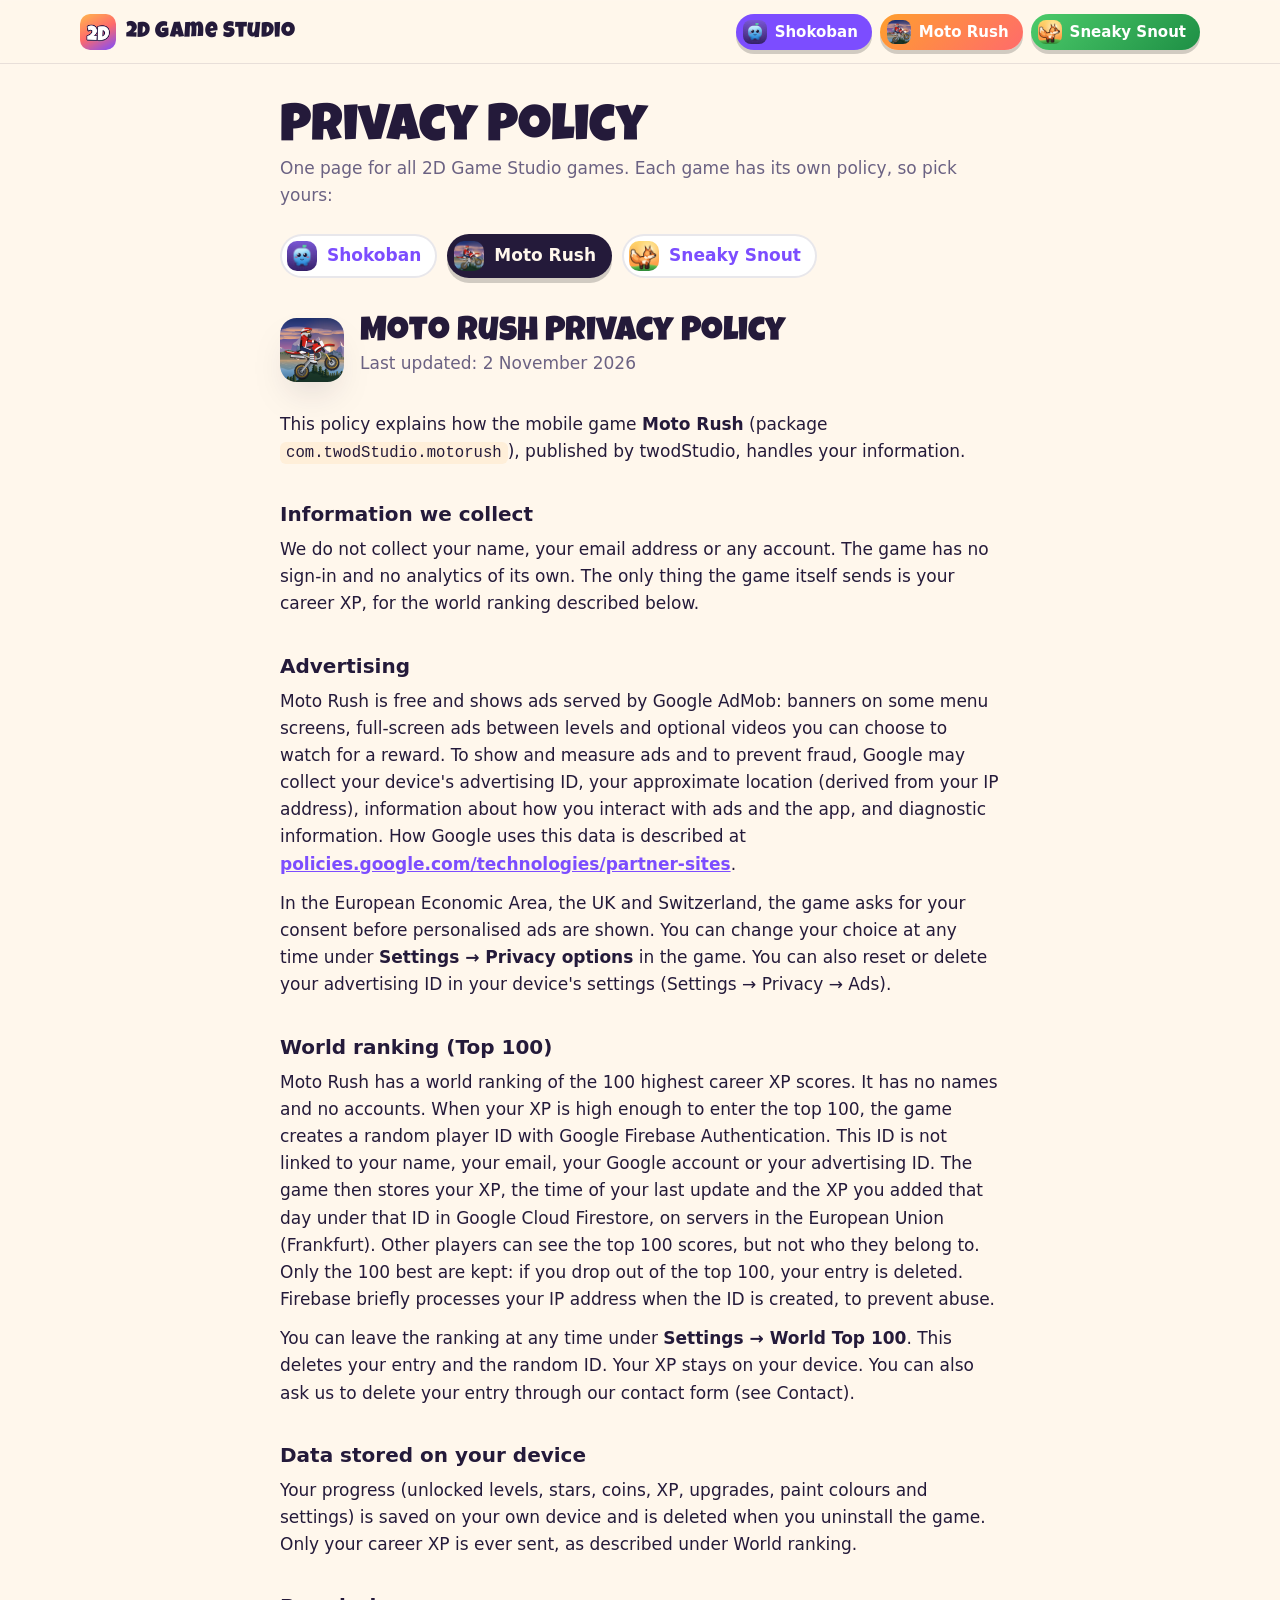
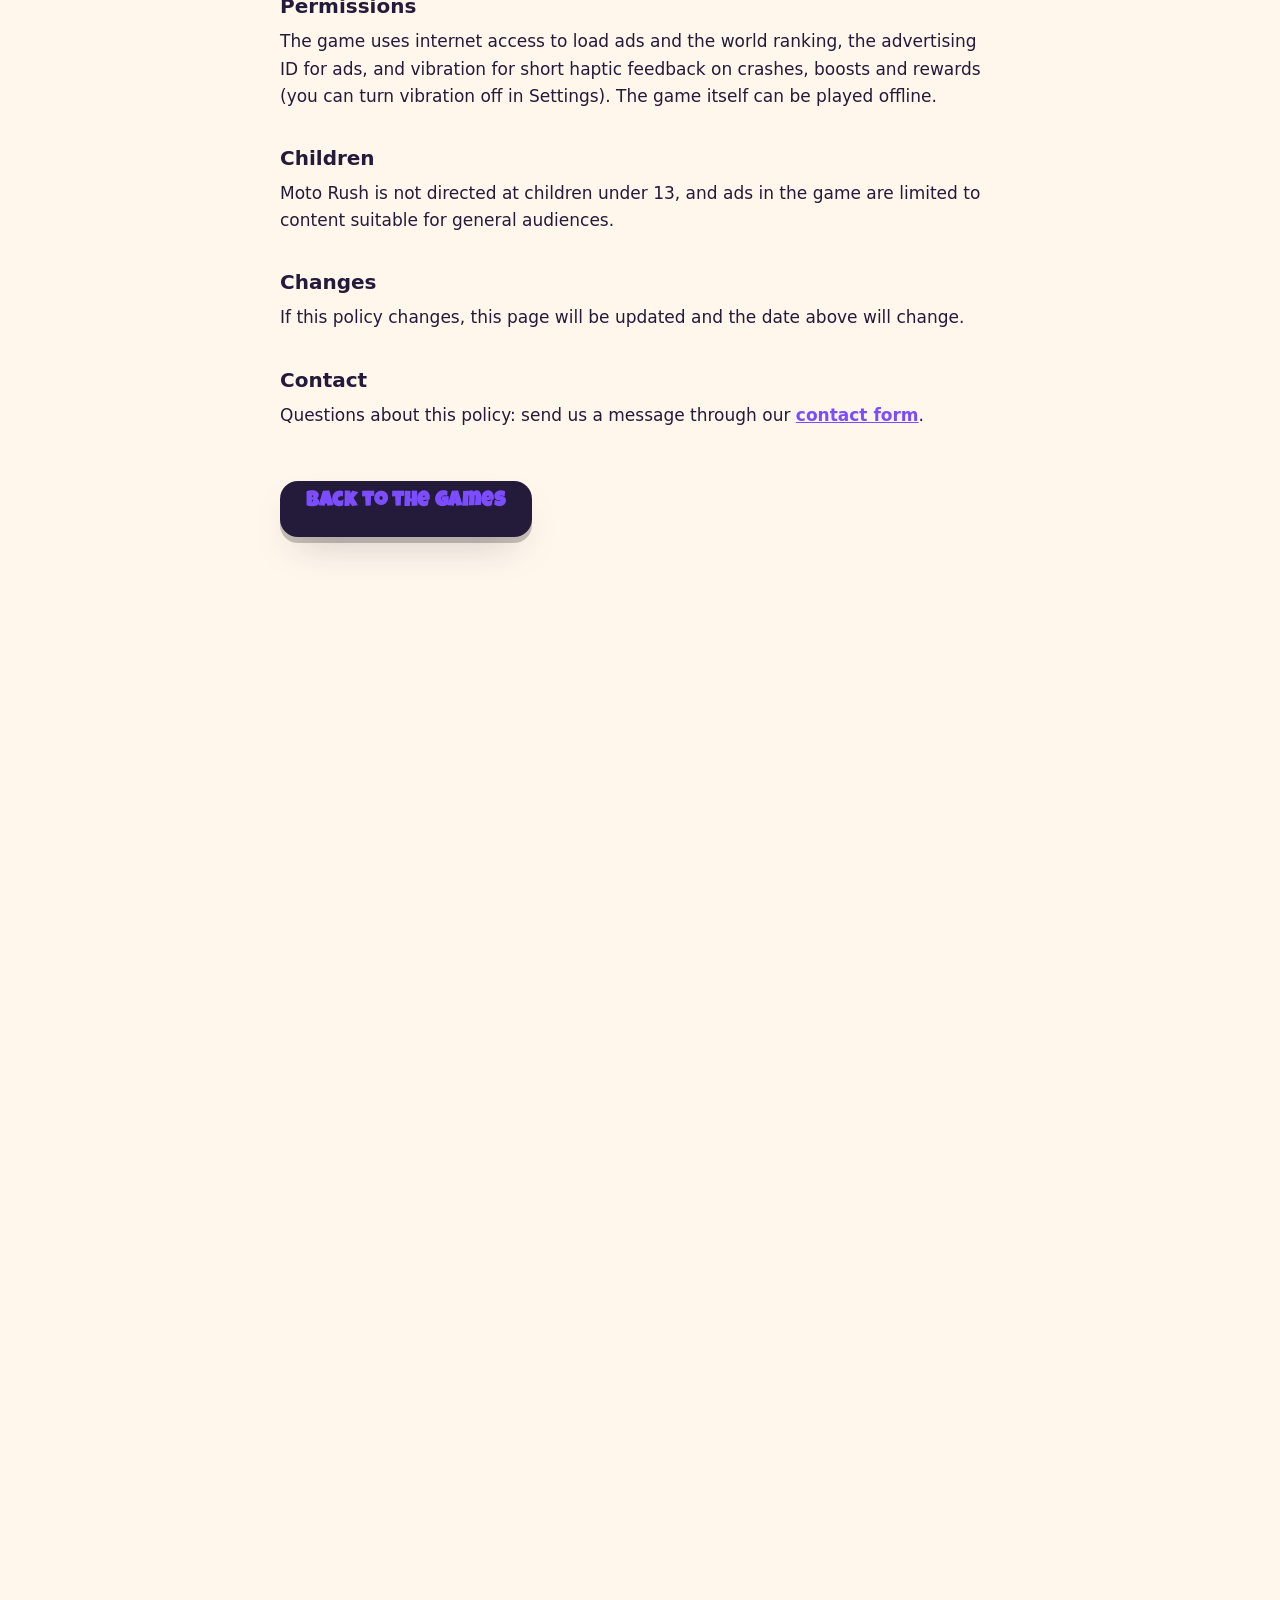
==== commit 0cdf875a: "One privacy page for all games, with a tab per game privacy.html holds the Shokoban, Moto Rush and S" ====
--- a/motorush/privacy.html
+++ b/motorush/privacy.html
@@ -4,99 +4,17 @@
   <meta charset="utf-8">
   <meta name="viewport" content="width=device-width, initial-scale=1">
   <title>Moto Rush Privacy Policy</title>
-  <meta name="description" content="How the mobile game Moto Rush handles your information.">
-  <link rel="icon" type="image/png" href="../assets/favicon.png">
-  <link rel="stylesheet" href="../styles.css">
+  <!-- This address is the one in Play Console; the policy itself now lives on the shared page. -->
+  <meta http-equiv="refresh" content="0; url=../privacy.html#motorush">
+  <link rel="canonical" href="https://fouedgames.github.io/privacy.html#motorush">
+  <meta name="robots" content="noindex">
   <style>
-    .doc { max-width: 760px; margin: 0 auto; padding: 40px 20px 72px; }
-    .doc__head { display: flex; align-items: center; gap: 16px; margin-bottom: 8px; }
-    .doc__head img { width: 72px; height: 72px; border-radius: 26%; box-shadow: var(--shadow); }
-    .doc h1 { font-family: var(--display); font-weight: 400; font-size: clamp(34px, 6vw, 48px); line-height: 1; margin: 0; padding-top: 6px; }
-    .doc .date { color: var(--muted); margin: 6px 0 28px; }
-    .doc h2 { font-size: 20px; margin: 32px 0 6px; }
-    .doc p { margin: 0 0 12px; }
-    .doc a { color: var(--violet); font-weight: 700; }
-    .doc code { font-size: .92em; background: var(--bg-2); padding: 2px 6px; border-radius: 6px; }
-    .doc__back { display: inline-block; margin-top: 36px; }
+    body { font: 17px/1.6 system-ui, -apple-system, sans-serif; max-width: 640px; margin: 48px auto; padding: 0 20px; color: #241A3A; }
+    a { color: #7C4DFF; font-weight: 700; }
   </style>
 </head>
 <body>
-  <header class="nav">
-    <div class="nav__inner">
-      <a class="brand" href="../" aria-label="2D Game Studio home">
-        <img src="../assets/favicon.png" alt="" width="36" height="36">
-        <span>2D Game Studio</span>
-      </a>
-      <nav aria-label="Games">
-        <a href="../#shokoban" class="pill pill--violet" aria-label="Shokoban"><img src="../assets/shokoban/icon.webp" alt="" width="24" height="24"><span>Shokoban</span></a>
-        <a href="../#motorush" class="pill pill--sun" aria-label="Moto Rush"><img src="../assets/motorush/icon.webp" alt="" width="24" height="24"><span>Moto Rush</span></a>
-        <a href="../#sneakysnout" class="pill pill--leaf" aria-label="Sneaky Snout"><img src="../assets/sneakysnout/icon.webp" alt="" width="24" height="24"><span>Sneaky Snout</span></a>
-      </nav>
-    </div>
-  </header>
-
-  <main class="doc">
-    <div class="doc__head">
-      <img src="../assets/motorush/icon.webp" alt="" width="72" height="72">
-      <h1>Moto Rush Privacy Policy</h1>
-    </div>
-    <p class="date">Last updated: 2 November 2026</p>
-
-    <p>This policy explains how the mobile game <strong>Moto Rush</strong> (package
-    <code>com.twodStudio.motorush</code>), published by twodStudio, handles your information.</p>
-
-    <h2>Information we collect</h2>
-    <p>We do not collect your name, your email address or any account. The game has no sign-in
-    and no analytics of its own. The only thing the game itself sends is your career XP, for the
-    world ranking described below.</p>
-
-    <h2>Advertising</h2>
-    <p>Moto Rush is free and shows ads served by Google AdMob: banners on some menu screens,
-    full-screen ads between levels and optional videos you can choose to watch for a reward.
-    To show and measure ads and to prevent fraud, Google may collect your device's advertising ID,
-    your approximate location (derived from your IP address), information about how you interact
-    with ads and the app, and diagnostic information. How Google uses this data is described at
-    <a href="https://policies.google.com/technologies/partner-sites">policies.google.com/technologies/partner-sites</a>.</p>
-    <p>In the European Economic Area, the UK and Switzerland, the game asks for your consent before
-    personalised ads are shown. You can change your choice at any time under
-    <strong>Settings → Privacy options</strong> in the game. You can also reset or delete your
-    advertising ID in your device's settings (Settings → Privacy → Ads).</p>
-
-    <h2>World ranking (Top 100)</h2>
-    <p>Moto Rush has a world ranking of the 100 highest career XP scores. It has no names and no
-    accounts. When your XP is high enough to enter the top 100, the game creates a random player
-    ID with Google Firebase Authentication. This ID is not linked to your name, your email, your
-    Google account or your advertising ID. The game then stores your XP, the time of your last
-    update and the XP you added that day under that ID in Google Cloud Firestore, on servers in the
-    European Union (Frankfurt). Other players can see the top 100 scores, but not who they belong to.
-    Only the 100 best are kept: if you drop out of the top 100, your entry is deleted. Firebase briefly
-    processes your IP address when the ID is created, to prevent abuse.</p>
-    <p>You can leave the ranking at any time under <strong>Settings → World Top 100</strong>. This
-    deletes your entry and the random ID. Your XP stays on your device. You can also ask us to delete
-    your entry through our contact form (see Contact).</p>
-
-    <h2>Data stored on your device</h2>
-    <p>Your progress (unlocked levels, stars, coins, XP, upgrades, paint colours and settings) is
-    saved on your own device and is deleted when you uninstall the game. Only your career XP is ever
-    sent, as described under World ranking.</p>
-
-    <h2>Permissions</h2>
-    <p>The game uses internet access to load ads and the world ranking, the advertising ID for ads, and vibration for
-    short haptic feedback on crashes, boosts and rewards (you can turn vibration off in Settings).
-    The game itself can be played offline.</p>
-
-    <h2>Children</h2>
-    <p>Moto Rush is not directed at children under 13, and ads in the game are limited to content
-    suitable for general audiences.</p>
-
-    <h2>Changes</h2>
-    <p>If this policy changes, this page will be updated and the date above will change.</p>
-
-    <h2>Contact</h2>
-    <p>Questions about this policy: send us a message through our
-    <a href="https://docs.google.com/forms/d/e/1FAIpQLSdBKHIhfraKh7cckiqnkRjD1-rRTgdZFgCeiCtnv3lo74HKqQ/viewform?usp=sf_link" target="_blank" rel="noopener">contact form</a>.</p>
-
-    <a class="btn btn--ink doc__back" href="../">Back to the games</a>
-  </main>
+  <p>The Moto Rush privacy policy has moved to our privacy page:
+  <a href="../privacy.html#motorush">fouedgames.github.io/privacy.html#motorush</a>.</p>
 </body>
 </html>
